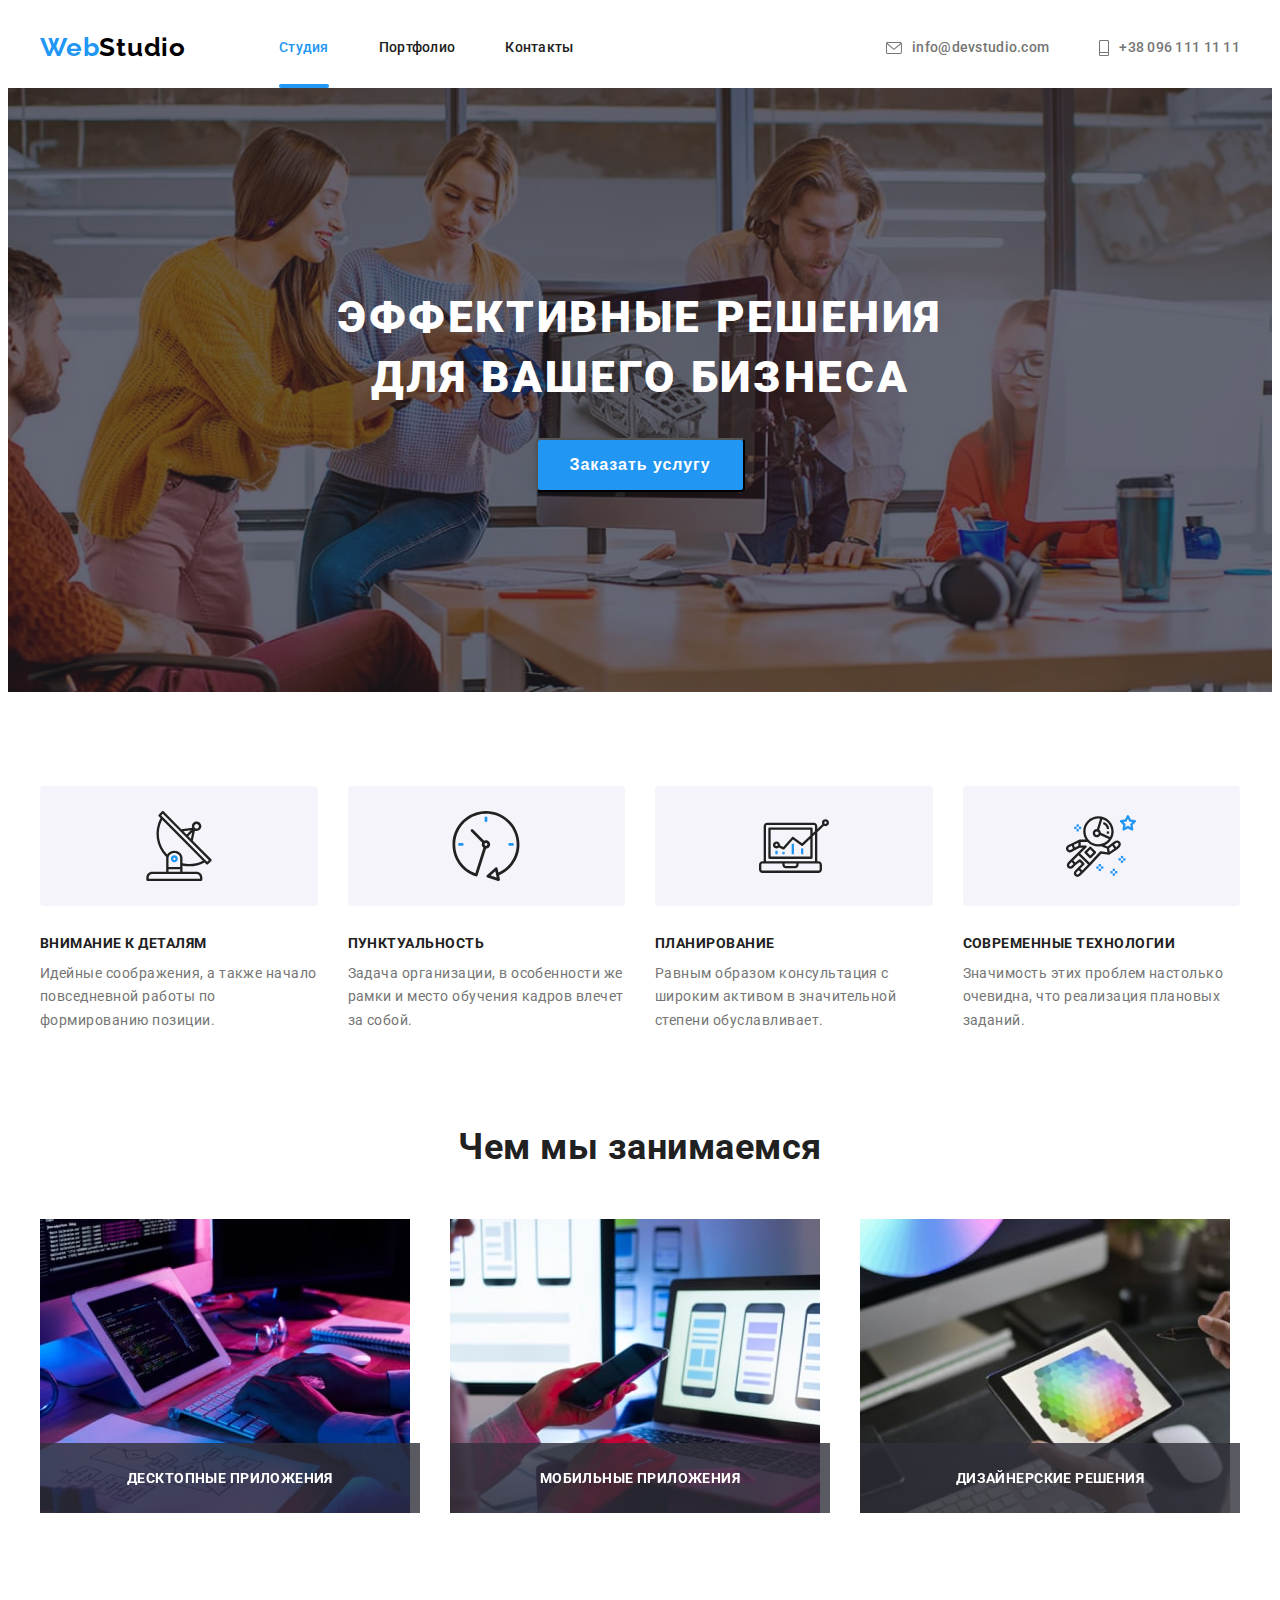
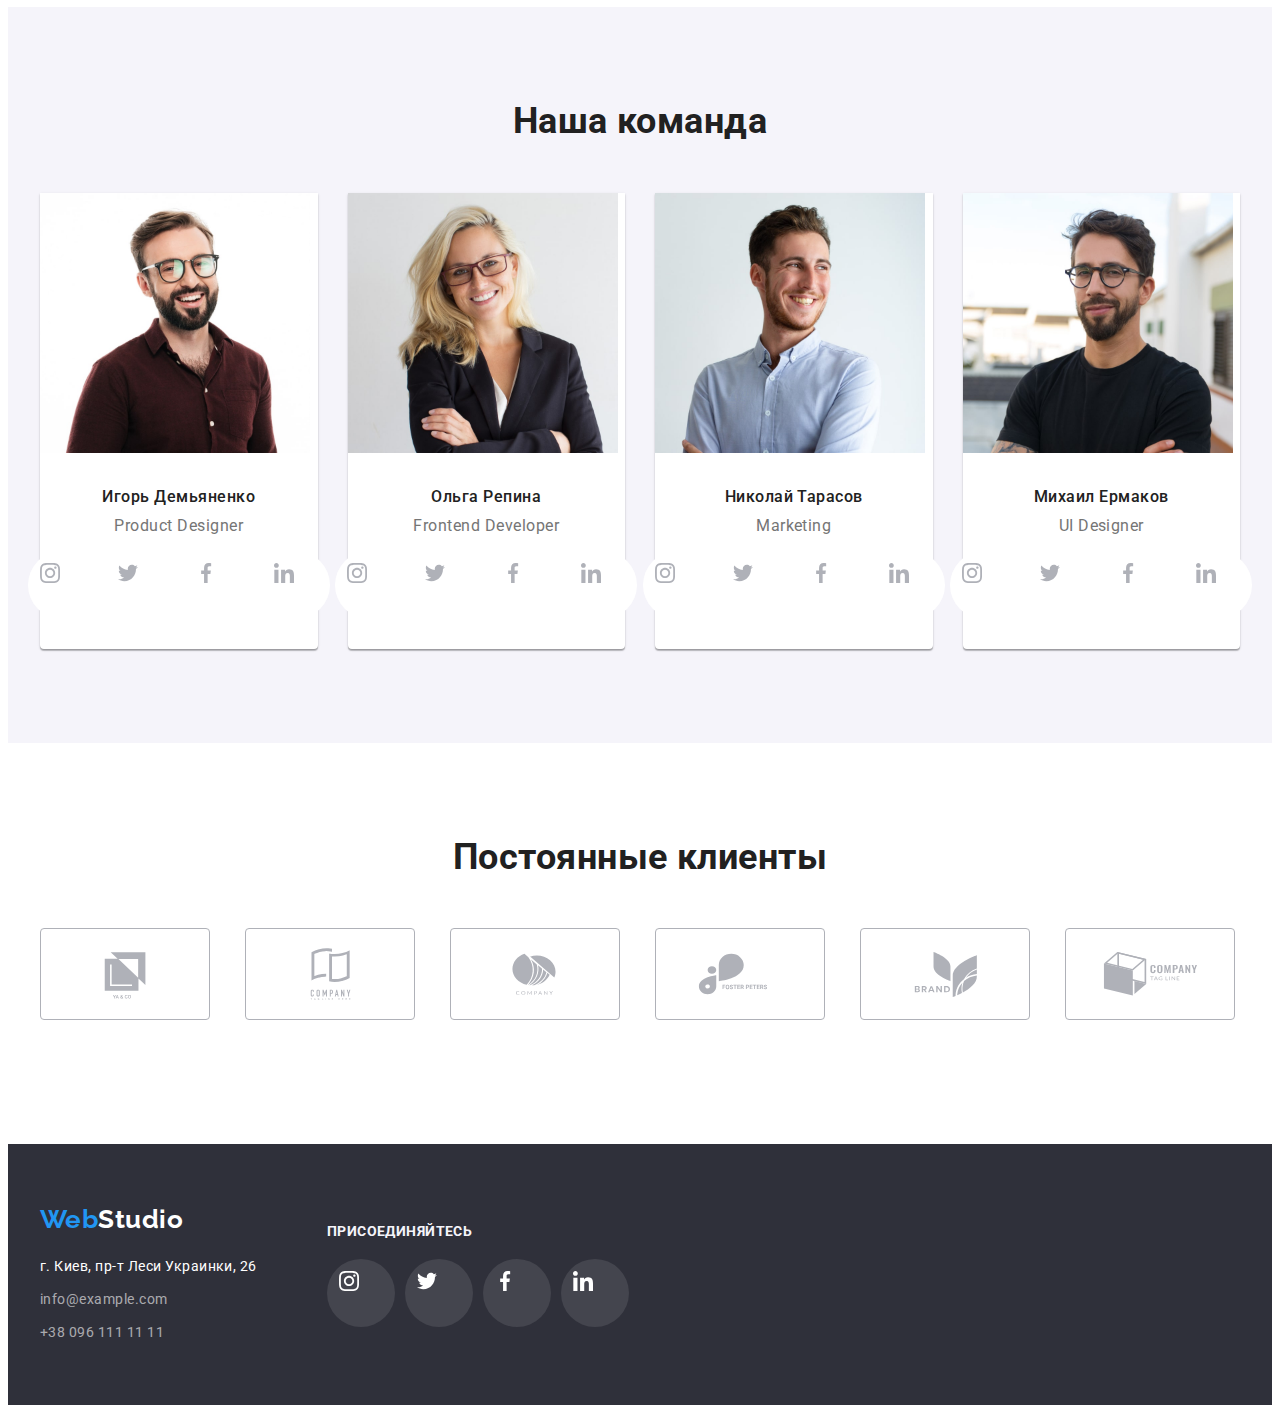
==== index.html @ 7941a0bb "Start HW6" ====
<!DOCTYPE html>
<html lang="ru">
  <head>
    <meta charset="UTF-8" />
    <meta http-equiv="X-UA-Compatible" content="IE=edge" />
    <meta name="viewport" content="width=device-width, initial-scale=1.0" />
    <title>Главная</title>
    <link rel="preconnect" href="https://fonts.googleapis.com" />
    <link rel="preconnect" href="https://fonts.gstatic.com" crossorigin />
    <link rel="preconnect" href="https://fonts.googleapis.com" />
    <link rel="preconnect" href="https://fonts.gstatic.com" crossorigin />
    <link rel="preconnect" href="https://fonts.googleapis.com" />
    <link rel="preconnect" href="https://fonts.gstatic.com" crossorigin />
    <link
      href="https://fonts.googleapis.com/css2?family=Raleway:wght@700&family=Roboto:wght@400;500;700;900&display=swap"
      rel="stylesheet"
    />
    <link
      rel="stylesheet"
      href="https://cdnjs.cloudflare.com/ajax/libs/modern-normalize/1.1.0/modern-normalize.min.css"
      integrity="sha512-wpPYUAdjBVSE4KJnH1VR1HeZfpl1ub8YT/NKx4PuQ5NmX2tKuGu6U/JRp5y+Y8XG2tV+wKQpNHVUX03MfMFn9Q=="
      crossorigin="anonymous"
      referrerpolicy="no-referrer"
    />
    <link rel="stylesheet" href="./css/common.css" />
    <link rel="stylesheet" href="./css/main.css" />
  </head>

  <body class="page">
    <!-- Шапка сайта -->
    <header class="page-header">
      <div class="container">
        <nav class="main-nav">
          <a href="./index.html" class="header-logo" lang="en">
            <span class="logo-color">Web</span>Studio</a
          >
          <ul class="list site-nav">
            <li class="item"><a href="" class="link current">Студия</a></li>
            <li class="item">
              <a href="./portfolio.html" class="link">Портфолио</a>
            </li>
            <li class="item"><a href="" class="link">Контакты</a></li>
          </ul>
        </nav>

        <ul class="list contacts-header">
          <li class="item envelope">
            <a href="mailto:info@devstudio.com" class="link contact" lang="en">
              <svg class="svg-envelope">
                <use href="./images/icons.svg#icon-envelope"></use>
              </svg>
              info@devstudio.com</a
            >
          </li>
          <li class="item smartphone">
            <a href="tel:+380961111111" class="link contact">
              <svg class="svg-smartphone">
                <use href="./images/icons.svg#icon-smartphone"></use>
              </svg>
              +38 096 111 11 11</a
            >
          </li>
        </ul>
      </div>
    </header>

    <main>
      <!-- Герой -->
      <section class="section hero">
        <div class="container">
          <h1 class="hero-title">Эффективные решения для вашего бизнеса</h1>
          <button data-modal-open class="button hero link" type="button">
            Заказать услугу
          </button>
          <div class="backdrop is-hidden" data-modal>
            <div class="modal">
              <p>
                Lorem ipsum dolor sit amet consectetur adipisicing elit. Magnam
                suscipit vero quibusdam adipisci quos natus quaerat ex culpa,
                aperiam a obcaecati, saepe fugit. Quasi aut nesciunt commodi
                atque quas unde.
              </p>
              <button class="button-close" data-modal-close>
                <svg class="svg-icon">
                  <use
                    href="./images/hero/close-black.svg#icon-close-black"
                  ></use>
                </svg>
              </button>
            </div>
          </div>
        </div>
      </section>

      <!-- Преимущества -->
      <section class="benefits">
        <div class="container">
          <h2 class="visually-hidden">Преимущества</h2>
          <ul class="list features">
            <li class="item icon-antenna">
              <h3 class="title">Внимание к деталям</h3>
              <p>
                Идейные соображения, а также начало повседневной работы по
                формированию позиции.
              </p>
            </li>
            <li class="item icon-clock">
              <h3 class="title">Пунктуальность</h3>
              <p>
                Задача организации, в особенности же рамки и место обучения
                кадров влечет за собой.
              </p>
            </li>
            <li class="item icon-diagram">
              <h3 class="title">Планирование</h3>
              <p>
                Равным образом консультация с широким активом в значительной
                степени обуславливает.
              </p>
            </li>
            <li class="item icon-astronaut">
              <h3 class="title">Современные технологии</h3>
              <p>
                Значимость этих проблем настолько очевидна, что реализация
                плановых заданий.
              </p>
            </li>
          </ul>
        </div>
      </section>

      <!-- Чем мы занимаемся -->
      <section class="section our-works">
        <div class="container">
          <h2 class="section-title">Чем мы занимаемся</h2>
          <ul class="list work">
            <li class="item">
              <img
                src="./images/box1.jpg"
                alt="клавиатура с планшетом"
                width="370"
              />
              <p class="text">Десктопные приложения</p>
            </li>
            <li class="item">
              <img
                src="./images/box2.jpg"
                alt="телефон и ноутбук"
                width="370"
              />
              <p class="text">Мобильные приложения</p>
            </li>
            <li class="item">
              <img src="./images/box3.jpg" alt="планшет" width="370" />
              <p class="text">Дизайнерские решения</p>
            </li>
          </ul>
        </div>
      </section>

      <!-- Наша команда -->
      <section class="section team-block">
        <div class="container">
          <h2 class="section-title">Наша команда</h2>
          <ul class="list our-team">
            <li class="item">
              <img src="./images/team_card1.jpg" alt="фото Игоря" width="270" />
              <div class="caption">
                <h3 class="title">Игорь Демьяненко</h3>
                <p lang="en">Product Designer</p>
                <ul class="list socials">
                  <li class="item-social">
                    <a class="link link-social" href="">
                      <svg class="svg-icon">
                        <use href="./images/icons.svg#icon-instagram"></use>
                      </svg>
                    </a>
                  </li>
                  <li class="item-social">
                    <a class="link link-social" href="">
                      <svg class="svg-icon">
                        <use href="./images/icons.svg#icon-twitter"></use>
                      </svg>
                    </a>
                  </li>
                  <li class="item-social">
                    <a class="link link-social" href="">
                      <svg class="svg-icon">
                        <use href="./images/icons.svg#icon-facebook"></use>
                      </svg>
                    </a>
                  </li>
                  <li class="item-social">
                    <a class="link link-social" href="">
                      <svg class="svg-icon">
                        <use href="./images/icons.svg#icon-linkedin"></use>
                      </svg>
                    </a>
                  </li>
                </ul>
              </div>
            </li>
            <li class="item">
              <img src="./images/team_card2.jpg" alt="фото Ольги" width="270" />
              <div class="caption">
                <h3 class="title">Ольга Репина</h3>
                <p lang="en">Frontend Developer</p>
                <ul class="list socials">
                  <li class="item-social">
                    <a class="link link-social" href="">
                      <svg class="svg-icon">
                        <use href="./images/icons.svg#icon-instagram"></use>
                      </svg>
                    </a>
                  </li>
                  <li class="item-social">
                    <a class="link link-social" href="">
                      <svg class="svg-icon">
                        <use href="./images/icons.svg#icon-twitter"></use>
                      </svg>
                    </a>
                  </li>
                  <li class="item-social">
                    <a class="link link-social" href="">
                      <svg class="svg-icon">
                        <use href="./images/icons.svg#icon-facebook"></use>
                      </svg>
                    </a>
                  </li>
                  <li class="item-social">
                    <a class="link link-social" href="">
                      <svg class="svg-icon">
                        <use href="./images/icons.svg#icon-linkedin"></use>
                      </svg>
                    </a>
                  </li>
                </ul>
              </div>
            </li>
            <li class="item">
              <img
                src="./images/team_card3.jpg"
                alt="фото Николая"
                width="270"
              />
              <div class="caption">
                <h3 class="title">Николай Тарасов</h3>
                <p lang="en">Marketing</p>
                <ul class="list socials">
                  <li class="item-social">
                    <a class="link link-social" href="">
                      <svg class="svg-icon">
                        <use href="./images/icons.svg#icon-instagram"></use>
                      </svg>
                    </a>
                  </li>
                  <li class="item-social">
                    <a class="link link-social" href="">
                      <svg class="svg-icon">
                        <use href="./images/icons.svg#icon-twitter"></use>
                      </svg>
                    </a>
                  </li>
                  <li class="item-social">
                    <a class="link link-social" href="">
                      <svg class="svg-icon">
                        <use href="./images/icons.svg#icon-facebook"></use>
                      </svg>
                    </a>
                  </li>
                  <li class="item-social">
                    <a class="link link-social" href="">
                      <svg class="svg-icon">
                        <use href="./images/icons.svg#icon-linkedin"></use>
                      </svg>
                    </a>
                  </li>
                </ul>
              </div>
            </li>
            <li class="item">
              <img
                src="./images/team_card4.jpg"
                alt="фото Михаила"
                width="270"
              />
              <div class="caption">
                <h3 class="title">Михаил Ермаков</h3>
                <p lang="en">UI Designer</p>
                <ul class="list socials">
                  <li class="item-social">
                    <a class="link link-social" href="">
                      <svg class="svg-icon">
                        <use href="./images/icons.svg#icon-instagram"></use>
                      </svg>
                    </a>
                  </li>
                  <li class="item-social">
                    <a class="link link-social" href="">
                      <svg class="svg-icon">
                        <use href="./images/icons.svg#icon-twitter"></use>
                      </svg>
                    </a>
                  </li>
                  <li class="item-social">
                    <a class="link link-social" href="">
                      <svg class="svg-icon">
                        <use href="./images/icons.svg#icon-facebook"></use>
                      </svg>
                    </a>
                  </li>
                  <li class="item-social">
                    <a class="link link-social" href="">
                      <svg class="svg-icon">
                        <use href="./images/icons.svg#icon-linkedin"></use>
                      </svg>
                    </a>
                  </li>
                </ul>
              </div>
            </li>
          </ul>
        </div>
      </section>

      <!-- Постоянные клиенты -->
      <section class="section clients">
        <div class="container">
          <h2 class="section-title">Постоянные клиенты</h2>
          <ul class="list regular-clients">
            <li class="item-client">
              <a href="" class="link link-client"
                ><svg class="svg-icon">
                  <use href="./images/icons.svg#icon-Logo1"></use></svg
              ></a>
            </li>
            <li class="item-client">
              <a href="" class="link link-client"
                ><svg class="svg-icon">
                  <use href="./images/icons.svg#icon-Logo2"></use></svg
              ></a>
            </li>
            <li class="item-client">
              <a href="" class="link link-client"
                ><svg class="svg-icon">
                  <use href="./images/icons.svg#icon-Logo3"></use></svg
              ></a>
            </li>
            <li class="item-client">
              <a href="" class="link link-client"
                ><svg class="svg-icon">
                  <use href="./images/icons.svg#icon-Logo4"></use></svg
              ></a>
            </li>
            <li class="item-client">
              <a href="" class="link link-client"
                ><svg class="svg-icon">
                  <use href="./images/icons.svg#icon-Logo5"></use></svg
              ></a>
            </li>
            <li class="item-client">
              <a href="" class="link link-client"
                ><svg class="svg-icon">
                  <use href="./images/icons.svg#icon-Logo6"></use></svg
              ></a>
            </li>
          </ul>
        </div>
      </section>
    </main>

    <!-- Футер -->
    <footer class="ftr">
      <div class="container">
        <div class="ft-logo-contacts">
          <a href="./index.html" class="link footer-logo" lang="en">
            <span class="logo-color">Web</span>Studio</a
          >
          <address>
            <ul class="list contacts-footer">
              <li class="item">
                <a
                  class="link adress-footer"
                  href="https://goo.gl/maps/JjDCedRFyoNdZQir6"
                  >г. Киев, пр-т Леси Украинки, 26</a
                >
              </li>
              <li class="item">
                <a href="mailto:info@example.com" class="link contact" lang="en"
                  >info@example.com</a
                >
              </li>
              <li class="item">
                <a href="tel:+380961111111" class="link contact"
                  >+38 096 111 11 11</a
                >
              </li>
            </ul>
          </address>
        </div>
        <div class="ftsocial-link">
          <h2 class="social-title">присоединяйтесь</h2>
          <ul class="list socials">
            <li class="item-social">
              <a class="link link-social" href="">
                <svg class="svg-icon">
                  <use href="./images/icons.svg#icon-instagram"></use>
                </svg>
              </a>
            </li>
            <li class="item-social">
              <a class="link link-social" href="">
                <svg class="svg-icon">
                  <use href="./images/icons.svg#icon-twitter"></use>
                </svg>
              </a>
            </li>
            <li class="item-social">
              <a class="link link-social" href="">
                <svg class="svg-icon">
                  <use href="./images/icons.svg#icon-facebook"></use>
                </svg>
              </a>
            </li>
            <li class="item-social">
              <a class="link link-social" href="">
                <svg class="svg-icon">
                  <use href="./images/icons.svg#icon-linkedin"></use>
                </svg>
              </a>
            </li>
          </ul>
        </div>
      </div>
    </footer>
    <script src="./js/modal.js"></script>
  </body>
</html>
---- css/common.css ----
/* Root */

:root {
  /* header color  */
  --hdtitle-text-color: #212121;
  --hdprimary-text-color: #757575;
  --hdaccent-pick-color: #2196f3;
  --hdprimary-wight-color: #ffffff;

  /* main color */
  --title-text-color: #212121;
  --h2-text-color: #212121;
  --primary-text-color: #757575;
  --accent-pick-color: #2196f3;
  --primary-wight-color: #ffffff;
  --btn-wight-color: #ffffff;
  --background-black-color: #2f303a;
  --bg-cl-icon: #f5f4fa;

  /* portfolio */

  --pbg-img-cl: rgba(33, 150, 243, 0.9);
  --ptitle-text-color: #212121;
  --pprimary-text-color: #757575;
  --paccent-pick-color: #2196f3;
  --pprimary-wight-color: #f5f4fa;
  --pbabackground-black-color: #2f303a;

  /* social icon */
  --icon-cl: #afb1b8;
  --icon-pick-cl: #ffffff;
  --bgicon-cl: #ffffff;
  --bgicon-pick-cl: #2196f3;
  --bg-icon-cl: rgba(255, 255, 255, 0.1);

  /* footer color */
  --fttitle-text-color: #212121;
  --ftprimary-text-color: #757575;
  --ftaccent-pick-color: #2196f3;
  --ftprimary-wight-color: #f5f4fa;
  --ftbackground-black-color: #2f303a;

  /* transition  */

  --tr-ms: 250ms;
  --tr-cb: cubic-bezier(0.4, 0, 0.2, 1);
}

/* Body */

body {
  background-color: var(--hdprimary-wight-color);
  font-family: 'Roboto', sans-serif;
  letter-spacing: 0.03em;
}

/* Утилиты */

.list {
  list-style: none;
  padding: 0px;
  margin: 0px;
}

/* Section */

.section {
  padding-top: 94px;
  padding-bottom: 94px;
  margin-bottom: 0px;
  margin-top: 0px;
}

/* Container */

.container {
  margin-left: auto;
  margin-right: auto;
  margin-top: 0px;
  margin-bottom: 0px;
  padding-left: 15px;
  padding-right: 15px;
  width: 1200px;
}

/* Link */

.link {
  outline: none;
  transition: color, background-color, border, fill;
  transition-duration: var(--tr-ms);
  transition-timing-function: var(--tr-cb);
}

/* Header */

.page-header .container {
  display: flex;
  margin-left: auto;
  margin-right: auto;
}

.page-header {
  align-items: center;

  font-weight: 500;
  font-size: 14px;
  line-height: 1.14;
  letter-spacing: 0.02em;
}

.header-logo {
  display: block;
  padding-top: 24px;
  padding-bottom: 25px;

  color: #000000;
  font-family: 'Raleway', sans-serif;
  font-weight: 700;
  font-size: 26px;
  line-height: 1.19;
  letter-spacing: 0.03em;
}

.header-logo .logo-color {
  color: #2196f3;
}

.page-header a,
.ftr a {
  text-decoration: none;
}

/* Nav */

.main-nav {
  display: flex;
  align-items: center;
}

.site-nav {
  display: flex;
  margin-left: 93px;
}

.site-nav .item:not(:last-child) {
  margin-right: 50px;
}

.site-nav .link {
  position: relative;

  display: block;
  color: var(--hdtitle-text-color);
  padding-top: 32px;
  padding-bottom: 32px;
}

.site-nav .link::after {
  content: '';
  position: absolute;
  left: 0;
  bottom: 0;
  opacity: 0;

  display: block;
  width: 100%;
  height: 4px;
  background-color: var(--hdaccent-pick-color);
  border-radius: 2px;
}

.site-nav .link.current::after {
  opacity: 1;
}

.site-nav .link:hover,
.site-nav .link:focus {
  color: var(--hdaccent-pick-color);
}

.site-nav .link.current {
  color: var(--hdaccent-pick-color);
}

.contacts-header {
  display: flex;
  margin-left: auto;
}

.svg-envelope {
  width: 16px;
  height: 12px;
  margin-right: 10px;
  fill: var(--hdprimary-text-color);
}

.svg-smartphone {
  width: 10px;
  height: 16px;
  margin-right: 10px;
  fill: var(--hdprimary-text-color);
}

a.contact:hover .svg-envelope,
a.contact:focus .svg-envelope,
a.contact:hover .svg-smartphone,
a.contact:focus .svg-smartphone {
  fill: currentColor;
}

.contacts-header .contact {
  display: flex;
  align-items: center;
  padding-top: 32px;
  padding-bottom: 32px;
  color: var(--hdprimary-text-color);
}

.contacts-header .item:not(:last-child) {
  margin-right: 50px;
}

.contacts-header .contact:hover,
.contacts-header .contact:focus {
  color: var(--hdaccent-pick-color);
  fill: var(--hdaccent-pick-color);
}

/* Fotter */

.ftr {
  width: 100%;
  background-color: var(--ftbackground-black-color);
  padding-top: 60px;
  padding-bottom: 60px;
}

.footer-logo {
  color: #ffffff;
  font-family: 'Raleway', sans-serif;
  font-weight: 700;
  font-size: 26px;
  line-height: 1.19;
}

.footer-logo .logo-color {
  color: #2196f3;
}

address {
  font-style: normal;
  margin-top: 20px;
}

.adress-footer {
  color: var(--hdprimary-wight-color);
  font-weight: normal;
  font-size: 14px;
  line-height: 1.71;
}

.contacts-footer .contact {
  font-weight: normal;
  font-size: 14px;
  line-height: 1.71;
  color: rgba(255, 255, 255, 0.6);
}

.contacts-footer .item {
  margin-top: 9px;
}

.contacts-footer .contact:hover,
.contacts-footer .contact:focus {
  color: var(--hdaccent-pick-color);
}

.ftr .container {
  display: flex;
  align-items: baseline;
}

.ftr .social-title {
  font-weight: 700;
  margin-bottom: 20px;
  font-size: 14px;
  line-height: 16px;
  letter-spacing: 0.03em;
  text-transform: uppercase;
  margin-top: 0px;
  color: var(--ftprimary-wight-color);
}

.socials {
  display: flex;
  justify-content: center;
  margin-top: 16px;
}

.link-social {
  display: block;
  justify-content: center;
  align-items: center;
  width: 44px;
  height: 44px;
  color: var(--icon-cl);
  border-radius: 50%;
  background-color: var(--bgicon-cl);
  padding: 12px;
}

.link-social .svg-icon {
  width: 20px;
  height: 20px;
  fill: currentColor;
}

.ftsocial-link {
  align-self: center;
  align-items: center;
  border-radius: 4px;
  margin-left: 70px;
}

.ftsocial-link .link-social {
  color: var(--bgicon-cl);
  background-color: var(--bg-icon-cl);
}

.ftsocial-link .link-social:hover,
.ftsocial-link .link-social:focus {
  color: var(--icon-pick-cl);
  background-color: var(--bgicon-pick-cl);
}

.item-social:not(:last-child) {
  margin-right: 10px;
}
---- css/main.css ----
/* Hero */

.hero.section {
  display: block;
  text-align: center;
  padding: 200px 0;
  max-width: 1600px;
  height: 100%;
  background-color: var(--background-black-color);
  background-image: linear-gradient(
      to right,
      rgba(47, 48, 58, 0.4),
      rgba(47, 48, 58, 0.4)
    ),
    url(../images/hero/hero.jpg);
  background-repeat: no-repeat;
  background-position: center;
  background-size: cover;
  margin: 0 auto;
}

.hero-title {
  color: var(--primary-wight-color);
  font-weight: 900;
  font-size: 44px;
  line-height: 1.36;
  letter-spacing: 0.06em;
  text-transform: uppercase;
  margin-top: 0px;
  margin-bottom: 30px;
  max-width: 696px;
  margin-left: auto;
  margin-right: auto;
}

/* Button */

.button.hero {
  display: inline-block;
  color: var(--btn-wight-color);
  background-color: var(--accent-pick-color);
  text-decoration: none;
  min-width: 200px;
  min-height: 50px;
  box-shadow: 0px 4px 4px rgba(0, 0, 0, 0.15);
  border-radius: 4px;
  font-weight: 700;
  font-size: 16px;
  line-height: 1.88;
  align-items: center;
  letter-spacing: 0.06em;
  padding: 10px 32px;
}

/* Modal */
.backdrop {
  position: fixed;
  top: 0;
  left: 0;
  width: 100%;
  height: 100%;
  background: rgba(0, 0, 0, 0.2);
  opacity: 1;
  transition: opacity 250ms cubic-bezier(0.4, 0, 0.2, 1);
}

.backdrop.is-hiden .modal {
  transform: translate(-50%, -50%) scale(1.1);
}

.backdrop.is-hidden {
  opacity: 0;
  pointer-events: none;
}

.modal {
  position: absolute;
  top: 50%;
  left: 50%;

  width: 521px;
  height: 528px;
  padding: 36px;

  background: #ffffff;
  box-shadow: 0px 1px 3px rgba(0, 0, 0, 0.12), 0px 1px 1px rgba(0, 0, 0, 0.14),
    0px 2px 1px rgba(0, 0, 0, 0.2);
  border-radius: 4px;

  transform: translate(-50%, -50%) scale(1);
  transition: transform 250ms cubic-bezier(0.4, 0, 0.2, 1);
}

.modal p {
  margin: 0;
}

.modal .svg-icon {
  align-self: center;
  justify-content: center;
  width: 18px;
  height: 18px;
}

.button-close {
  position: absolute;

  display: flex;
  top: 8px;
  right: 8px;
  width: 30px;
  height: 30px;

  background: #ffffff;
  border: 1px solid rgba(0, 0, 0, 0.1);
  box-sizing: border-box;
  border-radius: 50%;
}

/* Advantages */

.visually-hidden {
  position: absolute;
  width: 1px;
  height: 1px;
  margin: -1px;
  padding: 0;
  overflow: hidden;
  border: 0;
  clip: rect(0 0 0 0);
}

.title {
  font-weight: 700;
  font-size: 14px;
  line-height: 1.14;
  margin-top: 0px;
  margin-bottom: 10px;
}

.benefits .title {
  text-transform: uppercase;
}

/* Benefits Features */

.benefits {
  padding-top: 94px;
  padding-bottom: 47px;
  margin-bottom: 0px;
  margin-top: 0px;
}

.features .title {
  color: var(--title-text-color);
}

.features {
  display: flex;
  flex-wrap: wrap;
}

.features .item::before {
  display: block;
  content: '';
  height: 120px;
  background-size: contain;
  background: var(--bg-cl-icon);
  background-repeat: no-repeat;
  background-position: center;
  border-radius: 4px;
  margin-bottom: 30px;
}

.features .item {
  width: calc((100% - 30px * 3) / 4);
  margin-right: 30px;
}

.features .item:nth-child(4n) {
  margin-right: 0;
}

.features .icon-antenna::before {
  background-image: url(../images/advantages/antenna.svg);
}

.features .icon-clock::before {
  background-image: url(../images/advantages/clock.svg);
}

.features .icon-diagram::before {
  background-image: url(../images/advantages/diagram.svg);
}

.features .icon-astronaut::before {
  background-image: url(../images/advantages/astronaut.svg);
}

.features p {
  font-weight: normal;
  font-size: 14px;
  line-height: 1.7;
  color: var(--primary-text-color);
  margin-top: 0px;
  margin-bottom: 0px;
  margin-right: 0px;
}

/* Section */

.section-title {
  color: var(--title-text-color);
  font-weight: 700;
  font-size: 36px;
  line-height: 1.16;
  text-align: center;
  margin-bottom: 50px;
  margin-top: 0px;
}

/* Work */

.our-works {
  padding-top: 47px;
}
.our-works img {
  display: block;
}

.work {
  display: flex;
  flex-wrap: wrap;
}

.work .item {
  width: calc((100% - 30px * 2) / 3);
  margin-right: 30px;
  position: relative;
}

.work .text {
  display: flex;
  position: absolute;
  width: 100%;
  height: 70px;
  bottom: 0px;
  margin: 0;
  font-weight: 700;
  font-size: 14px;
  line-height: 16px;
  align-items: center;
  justify-content: center;
  letter-spacing: 0.03em;
  text-transform: uppercase;

  color: #ffffff;
  background-color: rgba(47, 48, 58, 0.8);
}

.work .item:nth-child(3n) {
  margin-right: 0;
}

/* Our-team */

.our-team .title {
  color: var(--title-text-color);
  list-style: none;
  font-weight: 500;
  font-size: 16px;
  line-height: 1.19;
  margin-top: 0px;
  margin-bottom: 0px;
  text-align: center;
  margin-right: 0px;
  margin-left: 0px;
}

.our-team .caption {
  padding: 30px;
}

.our-team {
  display: flex;
  flex-wrap: wrap;
}

.our-team .item {
  width: calc((100% - 30px * 3) / 4);
  margin-right: 30px;
  background-color: var(--primary-wight-color);
  box-shadow: 0px 1px 3px rgba(0, 0, 0, 0.12), 0px 1px 1px rgba(0, 0, 0, 0.14),
    0px 2px 1px rgba(0, 0, 0, 0.2);
  border-radius: 0px 0px 4px 4px;
}

.our-team .item:nth-child(4n) {
  margin-right: 0;
}

.our-team p {
  font-weight: normal;
  font-size: 16px;
  line-height: 1.19;
  color: var(--primary-text-color);
  margin-top: 10px;
  margin-bottom: 0px;
  text-align: center;
}

.team-block {
  background-color: #f5f4fa;
}

.link-social:hover,
.link-social:focus {
  color: var(--icon-pick-cl);
  background-color: var(--bgicon-pick-cl);
}

.link-social .svg-icon {
  width: 20px;
  height: 20px;
  fill: currentColor;
}

/* Clients */

.regular-clients {
  display: flex;
  flex-wrap: wrap;
  margin-top: 50px;
  margin-bottom: 0px;
}

.item-client {
  width: calc((100% - 30px * 5) / 6);
  margin-top: 0px;
  margin-bottom: 30px;
  margin-right: 30px;
  box-sizing: border-box;
}

.link-client {
  display: block;
  align-items: center;
  width: 170px;
  height: 92px;
  color: var(--icon-cl);
  padding: 16px 32px;
  border: 1px solid #afb1b8;
  box-sizing: border-box;
  border-radius: 4px;
}

.item-client:nth-child(6) {
  margin-right: 0;
}

.link-client:hover,
.link-client:focus {
  color: var(--bgicon-pick-cl);
  border: 1px solid var(--bgicon-pick-cl);
}

.link-client .svg-icon {
  width: 106px;
  height: 60px;
  fill: currentColor;
}
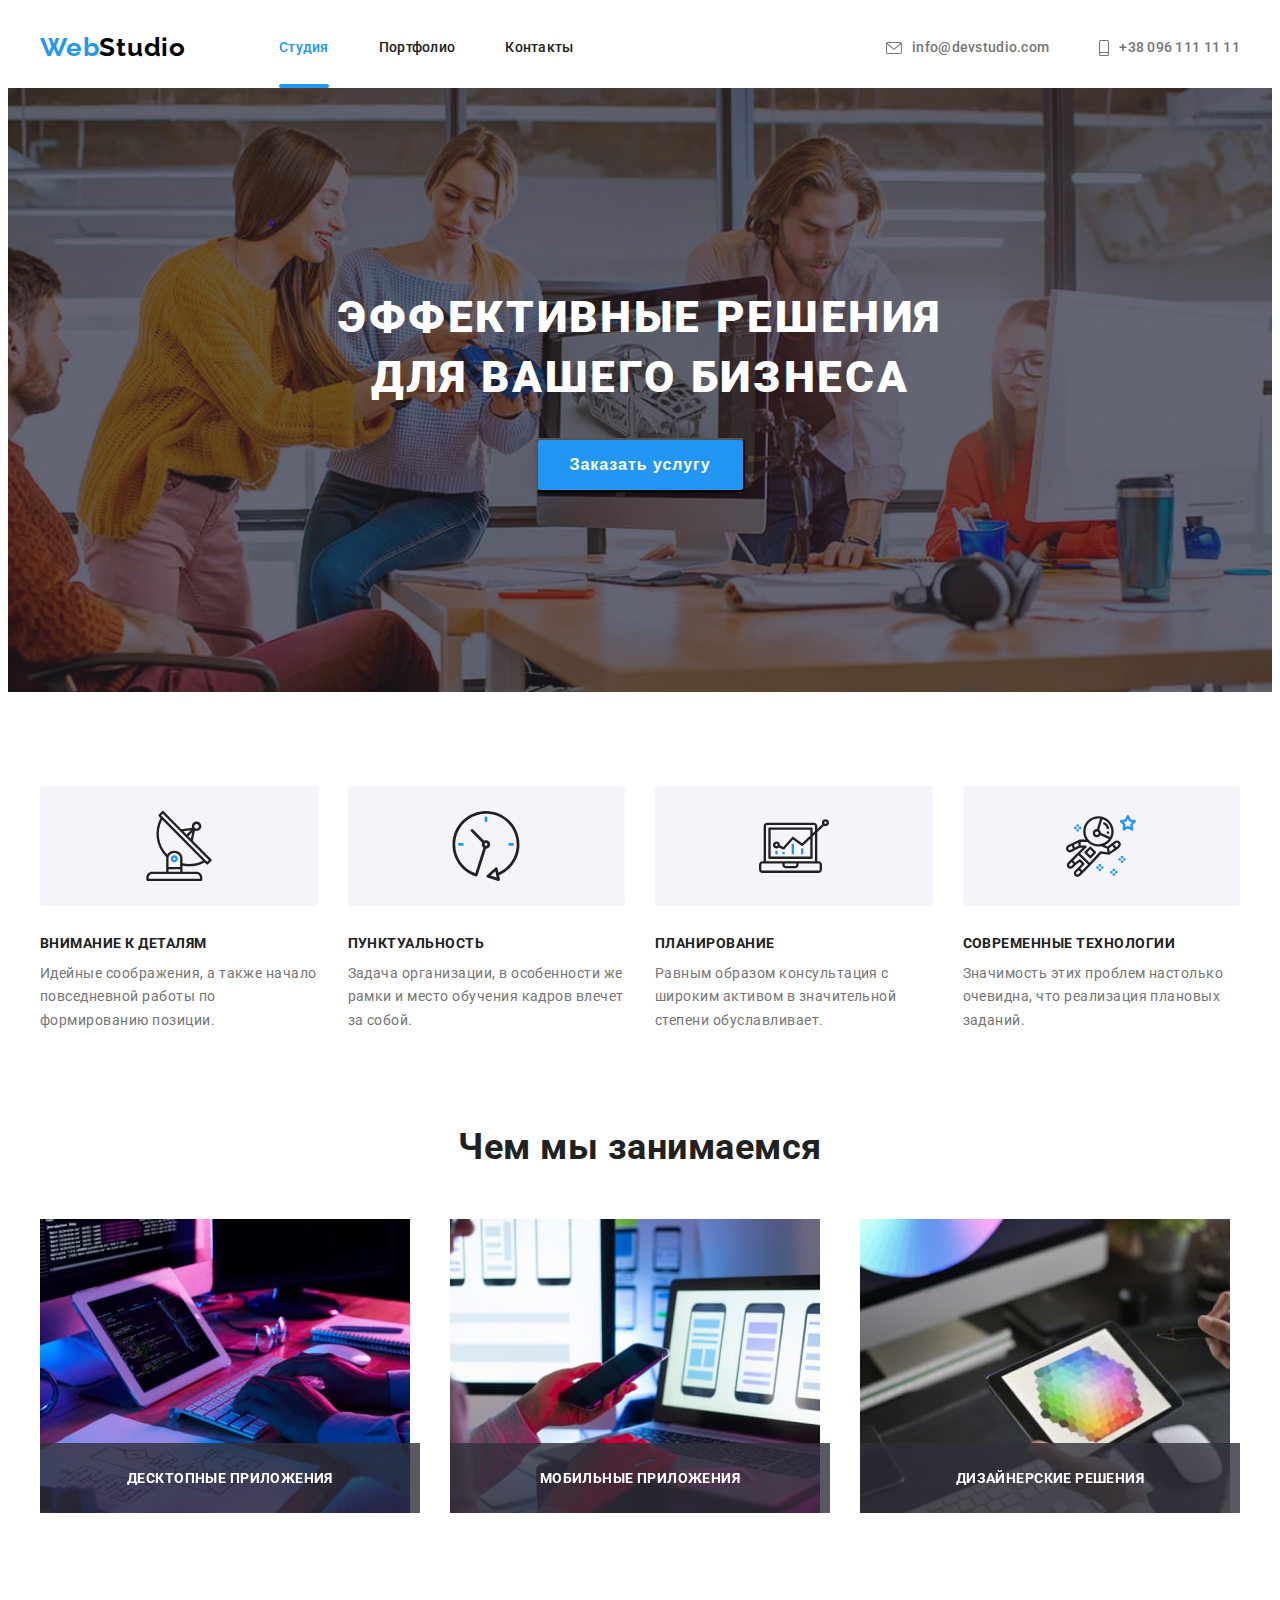
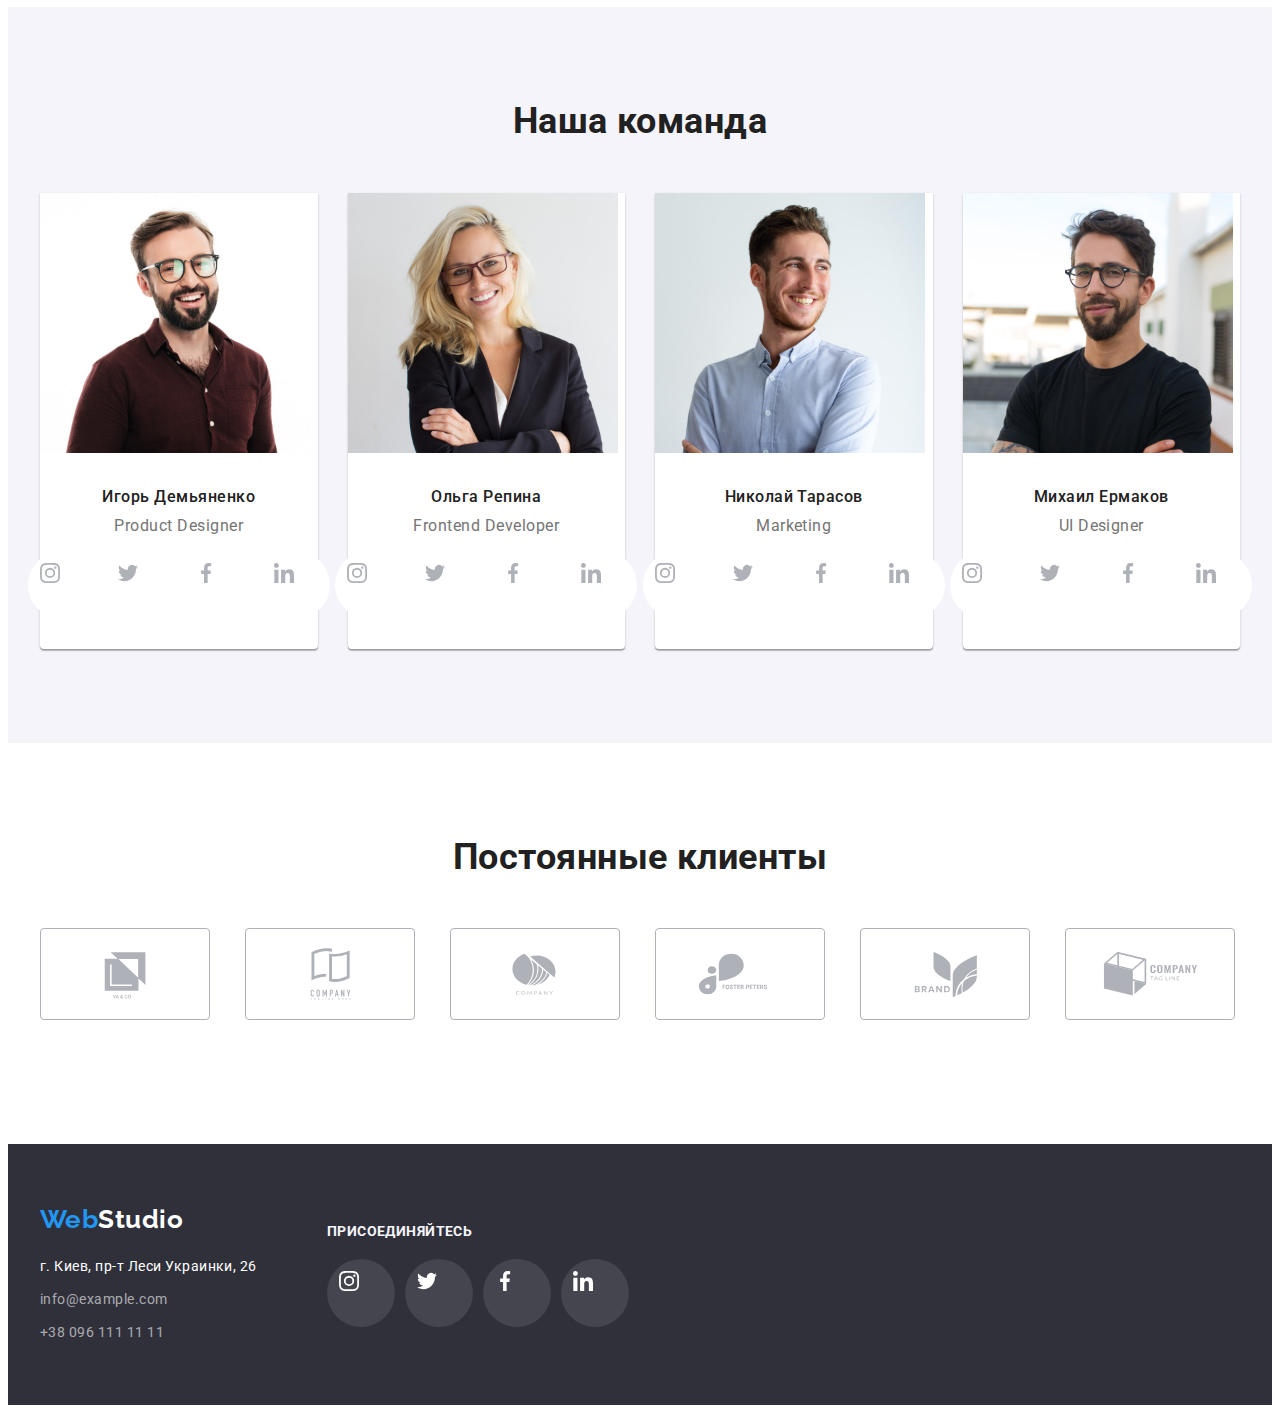
==== commit 3e15575c: "+" ====
--- a/index.html
+++ b/index.html
@@ -39,7 +39,9 @@
             <li class="item">
               <a href="./portfolio.html" class="link">Портфолио</a>
             </li>
-            <li class="item"><a href="" class="link">Контакты</a></li>
+            <li class="item">
+              <a href="" class="link">Контакты</a>
+            </li>
           </ul>
         </nav>
 
@@ -72,14 +74,11 @@
           <button data-modal-open class="button hero link" type="button">
             Заказать услугу
           </button>
+
+          <!-- Модалка -->
+
           <div class="backdrop is-hidden" data-modal>
             <div class="modal">
-              <p>
-                Lorem ipsum dolor sit amet consectetur adipisicing elit. Magnam
-                suscipit vero quibusdam adipisci quos natus quaerat ex culpa,
-                aperiam a obcaecati, saepe fugit. Quasi aut nesciunt commodi
-                atque quas unde.
-              </p>
               <button class="button-close" data-modal-close>
                 <svg class="svg-icon">
                   <use
@@ -87,6 +86,63 @@
                   ></use>
                 </svg>
               </button>
+
+              <!-- Форма -->
+              <form class="js.speaker-form">
+                <h2 class="form-title">
+                  Оставьте свои данные, мы вам перезвоним
+                </h2>
+                <div class="form-field">
+                  <label for="name" class="form-label">Имя</label>
+                  <span class="icon"></span>
+                  <input
+                    class="form-input"
+                    type="text"
+                    name="name"
+                    id="name"
+                    autofocus
+                  />
+                </div>
+
+                <div class="form-field">
+                  <label for="tel" class="form-label">Телефон</label>
+                  <span class="icon"></span>
+                  <input
+                    class="form-input"
+                    type="tel"
+                    name="tel"
+                    id="tel"
+                    autofocus
+                  />
+                </div>
+
+                <div class="form-field">
+                  <label for="name" class="form-label">Почта</label>
+                  <input
+                    class="form-input"
+                    type="email"
+                    name="mail"
+                    id="mail"
+                  />
+                  <span class="icon">1</span>
+                </div>
+                <div class="form-field">
+                  <label for="comment">Комментарий</label>
+                  <textarea
+                    class="comment"
+                    name="comment"
+                    id="comment"
+                    rows="3"
+                    placeholder="Введите текст"
+                  ></textarea>
+                </div>
+                <input type="checkbox" name="policy" value="html" id="policy" />
+                <label for="policy"
+                  >Соглашаюсь с рассылкой и принимаю
+                  <span><a href="">Условия договора</a></span></label
+                >
+                <button type="submit">Оставить заявку</button>
+              </form>
             </div>
           </div>
         </div>
--- a/css/main.css
+++ b/css/main.css
@@ -74,13 +74,13 @@
 }
 
 .modal {
-  position: absolute;
+  position: relative;
   top: 50%;
   left: 50%;
 
   width: 521px;
   height: 528px;
-  padding: 36px;
+  padding: 40px;
 
   background: #ffffff;
   box-shadow: 0px 1px 3px rgba(0, 0, 0, 0.12), 0px 1px 1px rgba(0, 0, 0, 0.14),
@@ -115,6 +115,84 @@
   border: 1px solid rgba(0, 0, 0, 0.1);
   box-sizing: border-box;
   border-radius: 50%;
+}
+
+/* form */
+.hero .js.speaker-form {
+  position: absolute;
+}
+
+textarea {
+  resize: none;
+}
+
+.form-field input {
+  margin: 0;
+  padding: 12px 11px;
+  border: 1px solid rgba(33, 33, 33, 0.2);
+  border-radius: 4px;
+}
+
+.form {
+  outline: 1px solid tomato;
+  width: 100%;
+  margin: 0 auto;
+  padding: 40px;
+}
+
+.form-title {
+  font-weight: 700;
+  font-size: 20px;
+  line-height: 1.15;
+  letter-spacing: 0.03em;
+  margin-top: 0;
+  margin-bottom: 12px;
+
+  color: #212121;
+}
+
+.form-field {
+  position: relative;
+  display: flex;
+  flex-direction: column;
+  margin-bottom: 10px;
+}
+
+.form-field label {
+  display: block;
+  margin-bottom: 4px;
+  text-align: left;
+  font-weight: normal;
+  font-size: 12px;
+  line-height: 1.17;
+  letter-spacing: 0.01em;
+  color: #757575;
+}
+
+.form-field .icon {
+  position: absolute;
+  top: 30px;
+  left: 0px;
+  transform: translateY(0px);
+  background-color: black;
+}
+
+.form-field input::placeholder {
+  font-weight: 400;
+  font-size: 14px;
+  line-height: 1.14;
+  letter-spacing: 0.01em;
+  color: rgba(117, 117, 117, 0.5);
+}
+
+.comment {
+  width: 100%;
+  height: 100%;
+  padding: 16px 12px;
+  border: 1px solid rgba(33, 33, 33, 0.2);
+  box-sizing: border-box;
+  border-radius: 4px;
+  margin-bottom: 20px;
 }
 
 /* Advantages */
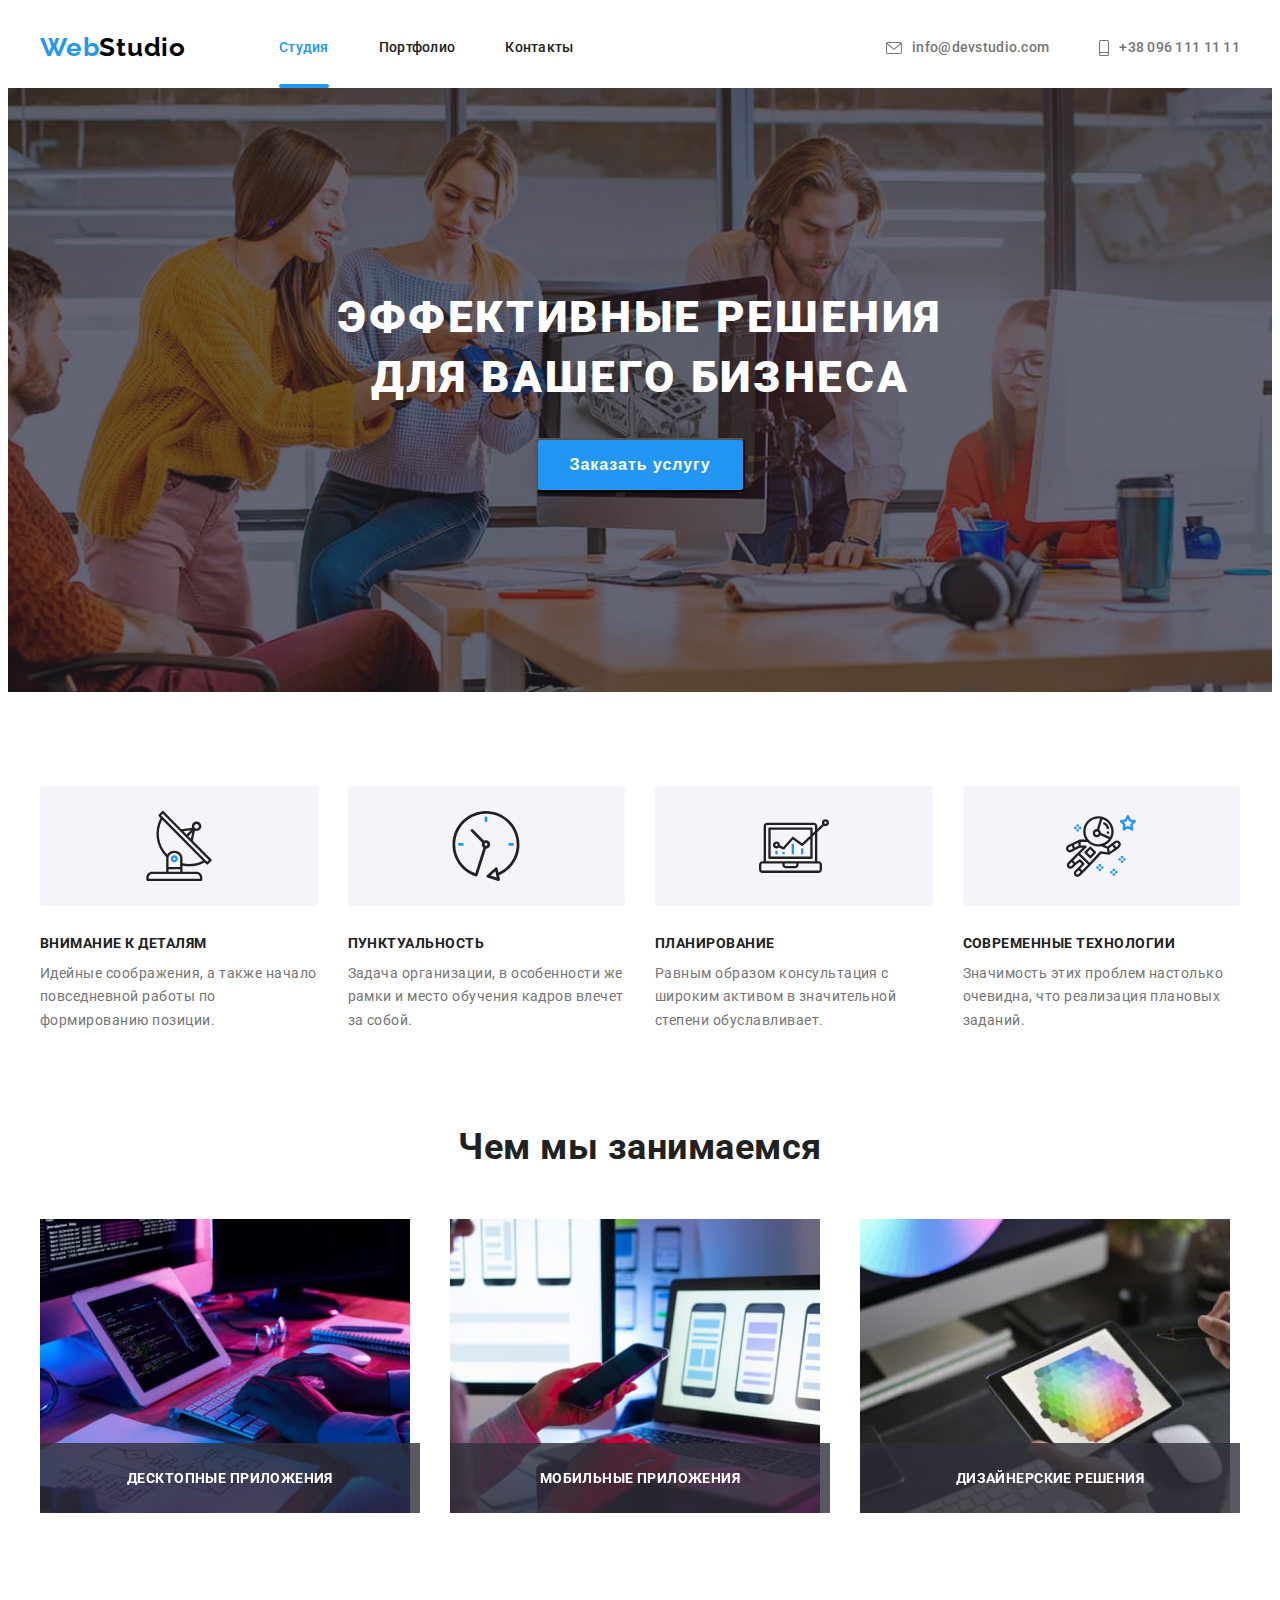
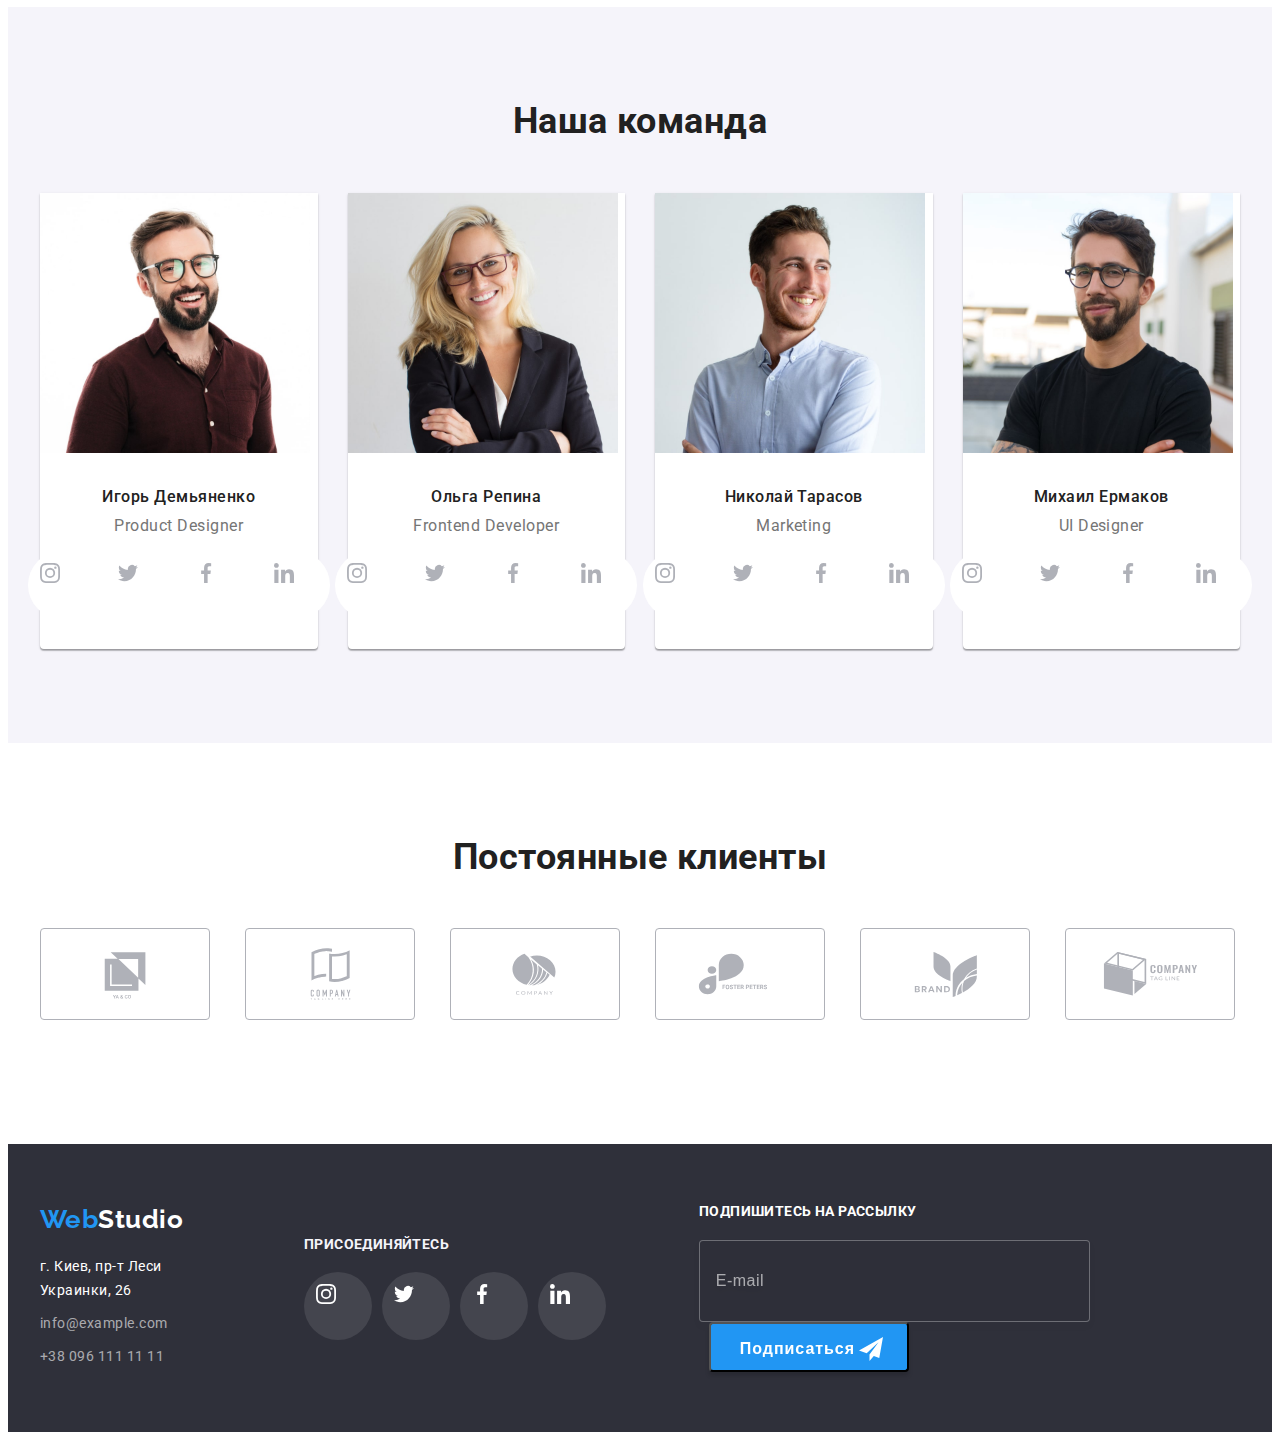
==== commit 1db28a05: "Home Work 6" ====
--- a/index.html
+++ b/index.html
@@ -35,7 +35,9 @@
             <span class="logo-color">Web</span>Studio</a
           >
           <ul class="list site-nav">
-            <li class="item"><a href="" class="link current">Студия</a></li>
+            <li class="item">
+              <a href="" class="link current">Студия</a>
+            </li>
             <li class="item">
               <a href="./portfolio.html" class="link">Портфолио</a>
             </li>
@@ -88,25 +90,20 @@
               </button>
 
               <!-- Форма -->
-              <form class="js.speaker-form">
-                <h2 class="form-title">
+              <form action="#" class="js.speaker-form">
+                <p class="form-title">
                   Оставьте свои данные, мы вам перезвоним
-                </h2>
+                </p>
                 <div class="form-field">
                   <label for="name" class="form-label">Имя</label>
-                  <span class="icon"></span>
-                  <input
-                    class="form-input"
-                    type="text"
-                    name="name"
-                    id="name"
-                    autofocus
-                  />
+                  <input class="form-input" type="text" name="name" id="name" />
+                  <svg class="svg-icon">
+                    <use href="./images/icons.svg#icon-person"></use>
+                  </svg>
                 </div>
 
                 <div class="form-field">
                   <label for="tel" class="form-label">Телефон</label>
-                  <span class="icon"></span>
                   <input
                     class="form-input"
                     type="tel"
@@ -114,6 +111,9 @@
                     id="tel"
                     autofocus
                   />
+                  <svg class="svg-icon">
+                    <use href="./images/icons.svg#icon-phone"></use>
+                  </svg>
                 </div>
 
                 <div class="form-field">
@@ -124,7 +124,9 @@
                     name="mail"
                     id="mail"
                   />
-                  <span class="icon">1</span>
+                  <svg class="svg-icon">
+                    <use href="./images/icons.svg#icon-email"></use>
+                  </svg>
                 </div>
                 <div class="form-field">
                   <label for="comment">Комментарий</label>
@@ -132,16 +134,49 @@
                     class="comment"
                     name="comment"
                     id="comment"
-                    rows="3"
                     placeholder="Введите текст"
                   ></textarea>
                 </div>
-                <input type="checkbox" name="policy" value="html" id="policy" />
-                <label for="policy"
-                  >Соглашаюсь с рассылкой и принимаю
-                  <span><a href="">Условия договора</a></span></label
-                >
-                <button type="submit">Оставить заявку</button>
+                <div class="modal-field">
+                  <input
+                    type="checkbox"
+                    class="input-check visually-hidden"
+                    id="input-check"
+                    value="yes"
+                    name="policy"
+                  />
+                  <label for="input-check" class="check-text">
+                    <span>
+                      <svg class="input-icon-check" width="11" height="8">
+                        <use href="./images/icons.svg#icon-check"></use>
+                      </svg>
+                    </span>
+                    Соглашаюсь с рассылкой и принимаю
+                    <a href="" class="check-link">Условия договора</a></label
+                  >
+                  <button class="button-check link" type="button">
+                    Отправить
+                  </button>
+                </div>
+                <!-- <div class="form-input">
+                  <input
+                    type="checkbox"
+                    name="policy"
+                    value="yes"
+                    id="policy"
+                  />
+                  <label for="policy"
+                    ><span
+                      ><svg class="input-icon-check" width="11" height="8">
+                        <use href="./images/icons.svg#icon-check"></use>
+                      </svg> </span
+                    >Соглашаюсь с рассылкой и принимаю
+                    <a href="">Условия договора</a></label
+                  >
+                  <button class="modal-btn" type="submit">
+                    Оставить заявку
+                  </button>
+                </div> -->
               </form>
             </div>
           </div>
@@ -487,6 +522,20 @@
             </li>
           </ul>
         </div>
+        <div class="ft-email">
+          <h2 class="email-title">Подпишитесь на рассылку</h2>
+          <input
+            class="ft-input"
+            type="text"
+            name="mail"
+            placeholder="E-mail"
+          />
+          <button class="button-ftmail link" type="button">
+            Подписаться<svg class="svg-ft-icon">
+              <use href="./images/icons.svg#icon-send"></use>
+            </svg>
+          </button>
+        </div>
       </div>
     </footer>
     <script src="./js/modal.js"></script>
--- a/css/common.css
+++ b/css/common.css
@@ -318,8 +318,6 @@
 
 .ftsocial-link {
   align-self: center;
-  align-items: center;
-  border-radius: 4px;
   margin-left: 70px;
 }
 
@@ -337,3 +335,77 @@
 .item-social:not(:last-child) {
   margin-right: 10px;
 }
+
+.ft-email {
+  align-self: center;
+  margin-left: 93px;
+}
+
+.email-title {
+  margin-top: 0;
+  margin-bottom: 20px;
+  font-size: 14px;
+  line-height: 1.14;
+  letter-spacing: 0.03em;
+  text-transform: uppercase;
+  color: #ffffff;
+}
+
+.ft-input {
+  width: 358px;
+  height: 50px;
+  padding-top: 15px;
+  padding-bottom: 15px;
+  padding-left: 16px;
+  padding-right: 15px;
+  border: 1px solid rgba(255, 255, 255, 0.3);
+  filter: drop-shadow(0px 4px 4px rgba(0, 0, 0, 0.15));
+  border-radius: 4px;
+  color: #ffffff;
+  background: rgba(0, 0, 0, 0.01);
+
+  transition: color, background-color, border, fill;
+  transition-duration: var(--tr-ms);
+  transition-timing-function: var(--tr-cb);
+}
+
+.ft-input::placeholder {
+  font-weight: normal;
+  font-size: 16px;
+  line-height: 1.25;
+  display: flex;
+  align-items: center;
+  letter-spacing: 0.03em;
+  color: rgba(255, 255, 255, 0.6);
+}
+
+.button-ftmail {
+  position: relative;
+  display: inline-block;
+  color: var(--btn-wight-color);
+  background-color: var(--accent-pick-color);
+  text-decoration: none;
+  width: 200px;
+  height: 50px;
+  box-shadow: 0px 4px 4px rgba(0, 0, 0, 0.15);
+  border-radius: 4px;
+  font-weight: 700;
+  font-size: 16px;
+  line-height: 1.88;
+  align-items: center;
+  letter-spacing: 0.06em;
+  padding-top: 10px;
+  padding-bottom: 10px;
+  padding-left: 29px;
+  padding-right: 62px;
+  margin-left: 10px;
+}
+
+.svg-ft-icon {
+  position: absolute;
+  width: 24px;
+  height: 24px;
+  top: 13px;
+  left: 148px;
+  fill: var(--btn-wight-color);
+}
--- a/css/main.css
+++ b/css/main.css
@@ -78,11 +78,11 @@
   top: 50%;
   left: 50%;
 
-  width: 521px;
-  height: 528px;
+  width: 528px;
+  height: 581px;
   padding: 40px;
 
-  background: #ffffff;
+  background-color: #ffffff;
   box-shadow: 0px 1px 3px rgba(0, 0, 0, 0.12), 0px 1px 1px rgba(0, 0, 0, 0.14),
     0px 2px 1px rgba(0, 0, 0, 0.2);
   border-radius: 4px;
@@ -115,6 +115,14 @@
   border: 1px solid rgba(0, 0, 0, 0.1);
   box-sizing: border-box;
   border-radius: 50%;
+  transition: color, background-color, border, fill;
+  transition-duration: var(--tr-ms);
+  transition-timing-function: var(--tr-cb);
+}
+
+.button-close:hover,
+.button-close:focus {
+  fill: var(--accent-pick-color);
 }
 
 /* form */
@@ -124,27 +132,34 @@
 
 textarea {
   resize: none;
+  padding: 10px;
+  outline: none;
 }
 
 .form-field input {
-  margin: 0;
-  padding: 12px 11px;
+  margin-bottom: 10px;
+  padding-top: 12px;
+  padding-bottom: 12px;
+  padding-left: 42px;
+  padding-right: 12px;
   border: 1px solid rgba(33, 33, 33, 0.2);
   border-radius: 4px;
-}
-
-.form {
-  outline: 1px solid tomato;
-  width: 100%;
-  margin: 0 auto;
-  padding: 40px;
+
+  transition: color, background-color, border, fill;
+  transition-duration: var(--tr-ms);
+  transition-timing-function: var(--tr-cb);
+}
+
+.form-input:focus {
+  border-color: var(--accent-pick-color);
+  outline: var(--accent-pick-color);
 }
 
 .form-title {
   font-weight: 700;
   font-size: 20px;
   line-height: 1.15;
-  letter-spacing: 0.03em;
+  /* letter-spacing: 0.03em; */
   margin-top: 0;
   margin-bottom: 12px;
 
@@ -155,7 +170,6 @@
   position: relative;
   display: flex;
   flex-direction: column;
-  margin-bottom: 10px;
 }
 
 .form-field label {
@@ -169,14 +183,6 @@
   color: #757575;
 }
 
-.form-field .icon {
-  position: absolute;
-  top: 30px;
-  left: 0px;
-  transform: translateY(0px);
-  background-color: black;
-}
-
 .form-field input::placeholder {
   font-weight: 400;
   font-size: 14px;
@@ -185,14 +191,86 @@
   color: rgba(117, 117, 117, 0.5);
 }
 
+.form-input:focus + .svg-icon {
+  fill: var(--accent-pick-color);
+}
+
 .comment {
   width: 100%;
-  height: 100%;
+  height: 120px;
   padding: 16px 12px;
   border: 1px solid rgba(33, 33, 33, 0.2);
   box-sizing: border-box;
   border-radius: 4px;
   margin-bottom: 20px;
+}
+
+.comment:hover,
+.comment:focus {
+  border-color: var(--accent-pick-color);
+}
+
+.form-field .svg-icon {
+  position: absolute;
+  bottom: 23px;
+  left: 12px;
+  transition: color, background-color, border, fill;
+  transition-duration: var(--tr-ms);
+  transition-timing-function: var(--tr-cb);
+}
+
+.check-text {
+  display: flex;
+  position: relative;
+  align-items: center;
+  font-weight: normal;
+  font-size: 14px;
+  line-height: 1.71;
+  letter-spacing: 0.03em;
+
+  color: var(--primary-text-color);
+}
+
+.check-link {
+  color: var(--accent-pick-color);
+}
+
+.check-text span {
+  width: 16px;
+  height: 15px;
+  border: 2px solid #212121;
+  border-radius: 2px;
+  margin-right: 7px;
+  display: flex;
+  align-items: center;
+  justify-content: center;
+}
+
+.input-icon-check {
+  fill: #ffffff;
+}
+
+.input-check:checked + .check-text span {
+  background-color: var(--accent-pick-color);
+  border: none;
+}
+
+.button-check {
+  display: inline-block;
+  color: var(--btn-wight-color);
+  background-color: var(--accent-pick-color);
+  text-decoration: none;
+  min-width: 200px;
+  min-height: 50px;
+  box-shadow: 0px 4px 4px rgba(0, 0, 0, 0.15);
+  border-radius: 4px;
+  font-weight: 700;
+  font-size: 16px;
+  line-height: 1.88;
+  align-items: center;
+  letter-spacing: 0.06em;
+  padding: 10px 55px;
+  margin-top: 30px;
 }
 
 /* Advantages */
